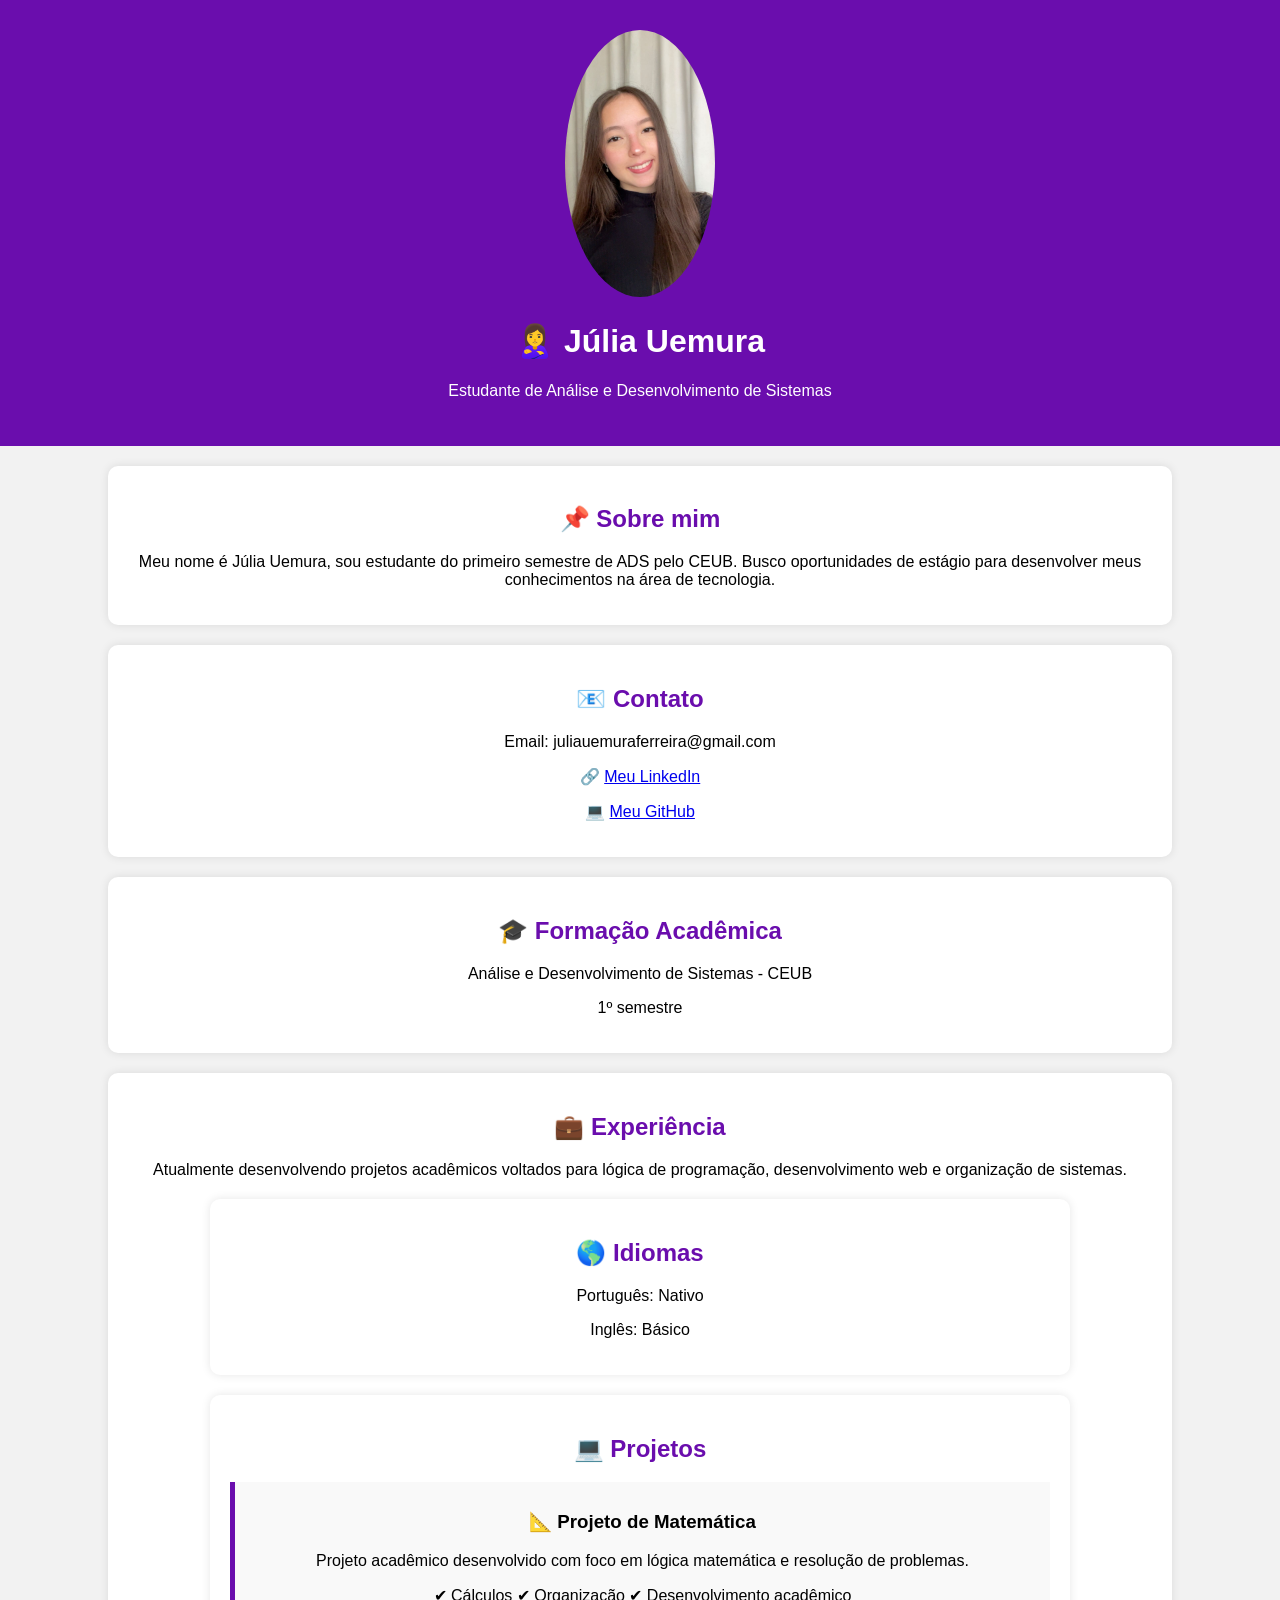
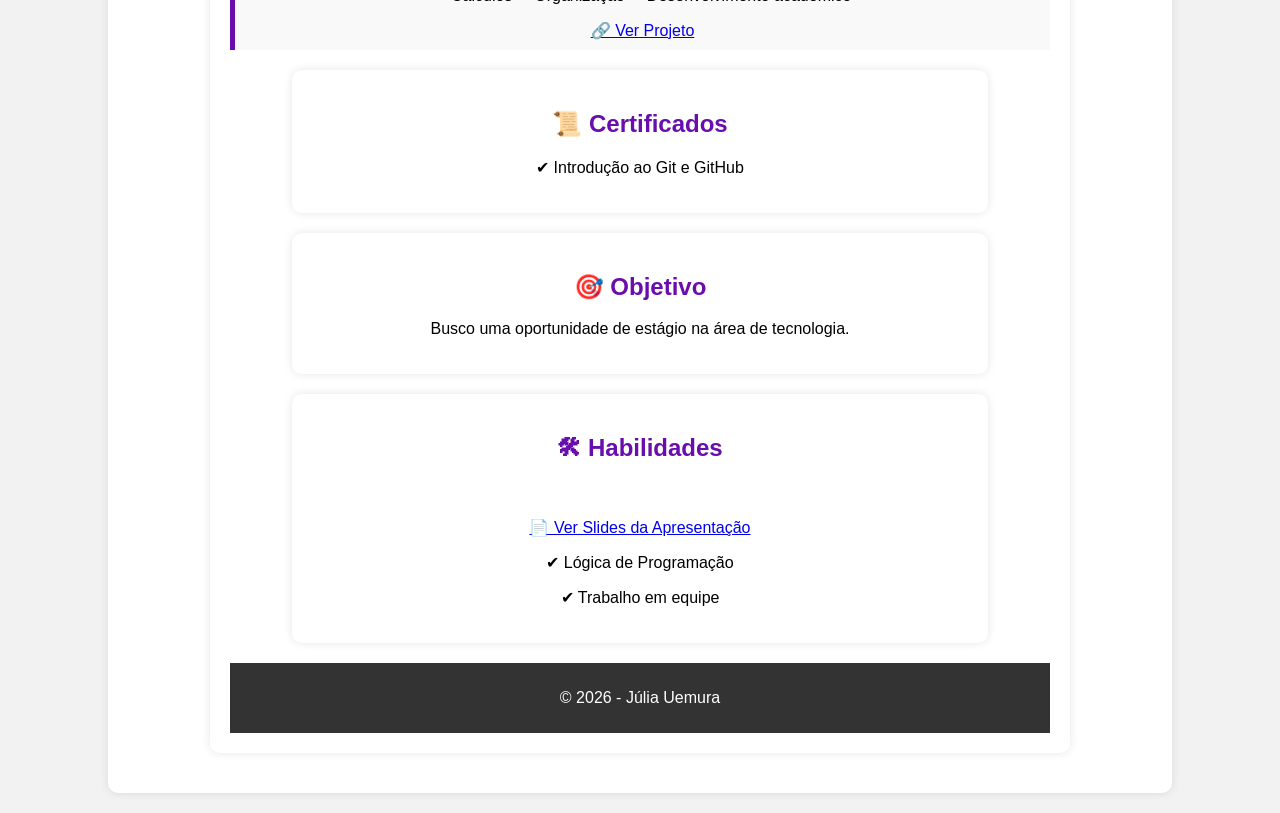
==== index.html @ 8d1dbdac "corrige portfólio" ====
<!DOCTYPE html>
<html lang="pt-br">

<head>
  <meta charset="UTF-8">
  <title>Júlia Uemura | Portfólio</title>
  <link rel="stylesheet" href="style.css">
</head>

<body>

<header>
    <img src="assets/imagens/foto.jpeg" width="150" style="border-radius: 50%;">
  <h1>🙎‍♀️ Júlia Uemura</h1>
  <p>Estudante de Análise e Desenvolvimento de Sistemas</p>
</header>

<section class="card">
  <h2>📌 Sobre mim</h2>
  <p>
    Meu nome é Júlia Uemura, sou estudante do primeiro semestre de ADS pelo CEUB.
    Busco oportunidades de estágio para desenvolver meus conhecimentos na área de tecnologia.
  </p>
</section>

<section class="card">
  <h2>📧 Contato</h2>
  <p>Email: juliauemuraferreira@gmail.com</p>

  <p>
    🔗 <a href="https://www.linkedin.com/in/julia-uemura-ferreira-4722093b4/" target="_blank">
      Meu LinkedIn
    </a>
    <p>
  💻 <a href="https://github.com/julia-uemura" target="_blank">
    Meu GitHub
  </a>
</p>
  </p>
</section>

<section class="card">
  <h2>🎓 Formação Acadêmica</h2>
  <p>Análise e Desenvolvimento de Sistemas - CEUB</p>
  <p>1º semestre</p>
</section>

<section class="card">
  <h2>💼 Experiência</h2>
  <p>
Atualmente desenvolvendo projetos acadêmicos voltados para lógica de programação,
desenvolvimento web e organização de sistemas.
</p>
<section class="card">
  <h2>🌎 Idiomas</h2>
  <p>Português: Nativo</p>
  <p>Inglês: Básico</p>
</section>

<section class="card">
  <h2>💻 Projetos</h2>
<div class="projeto">
  <h3>📐 Projeto de Matemática</h3>

  <p>
    Projeto acadêmico desenvolvido com foco em lógica matemática e resolução de problemas.
  </p>

  <p>
    ✔ Cálculos ✔ Organização ✔ Desenvolvimento acadêmico
  </p>

  <a href="https://docs.google.com/document/d/1O96y1N_l8qCbM-KMxA9VhMgRS79G3TOA9RYczIxkxUY/edit?usp=sharing" target="_blank">
    🔗 Ver Projeto
  </a>
</div>
<section class="card">
  <h2>📜 Certificados</h2>

  <p>✔ Introdução ao Git e GitHub</p>
</section>

<section class="card">
  <h2>🎯 Objetivo</h2>
  <p>Busco uma oportunidade de estágio na área de tecnologia.</p>
</section>
<section class="card">
  <h2>🛠 Habilidades</h2>
  <br><br>

<a href="https://canva.link/5v4hm3sx4myej0y" target="_blank">
  📄 Ver Slides da Apresentação
</a>

  <p>✔ Lógica de Programação</p>
  <p>✔ Trabalho em equipe</p>
</section>

<footer>
  <p>© 2026 - Júlia Uemura</p>
</footer>

</body>
</html>
---- style.css ----
body {
  font-family: Arial;
  background: #f2f2f2;
  margin: 0;
  text-align: center;
}

header {
  background: #6a0dad;
  color: white;
  padding: 30px;
}

.card {
  background: white;
  margin: 20px auto;
  padding: 20px;
  width: 80%;
  border-radius: 10px;
  box-shadow: 0 0 10px rgba(0,0,0,0.1);
}

h2 {
  color: #6a0dad;
}

.projeto {
  background: #f9f9f9;
  padding: 10px;
  border-left: 5px solid #6a0dad;
  margin-top: 10px;
}

footer {
  margin-top: 20px;
  padding: 10px;
  background: #333;
  color: white;
}
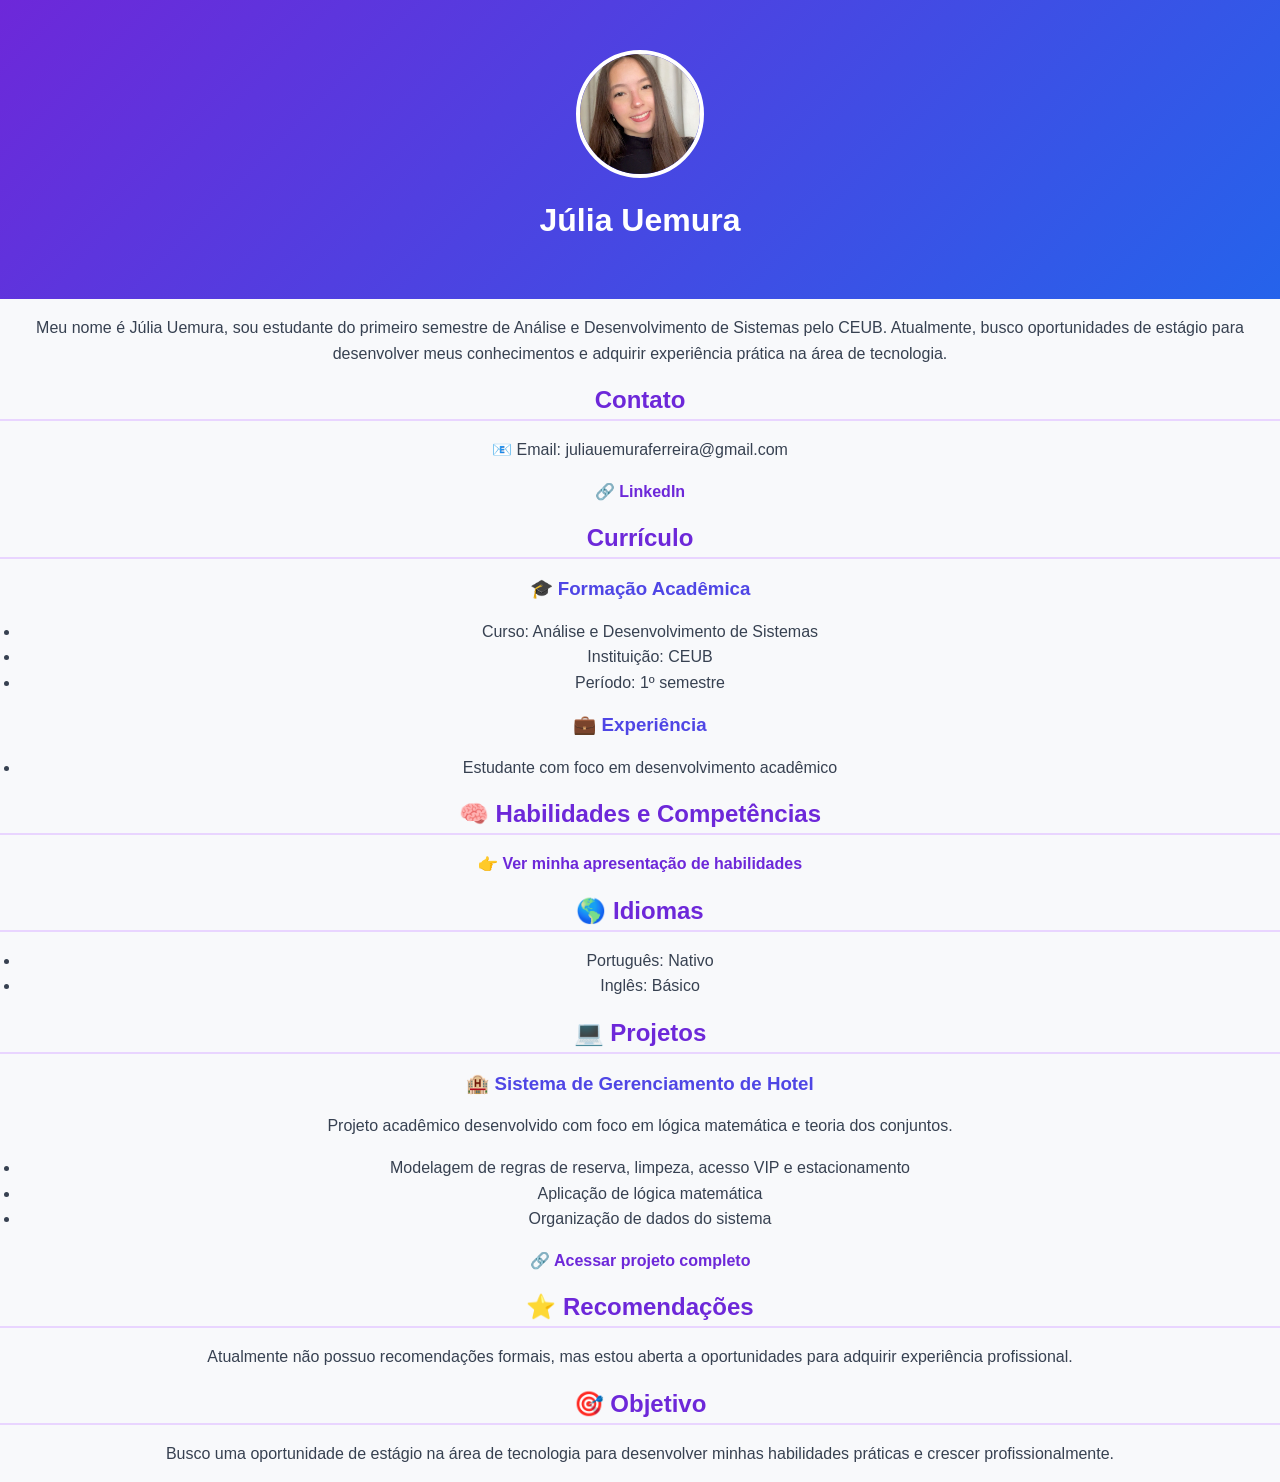
==== commit dfb36a93: "Corrigindo estrutura duplicada do projeto" ====
--- a/index.html
+++ b/index.html
@@ -1,104 +1,89 @@
 <!DOCTYPE html>
 <html lang="pt-br">
-
 <head>
+  <head>
   <meta charset="UTF-8">
-  <title>Júlia Uemura | Portfólio</title>
+  <title>Portfólio</title>
   <link rel="stylesheet" href="style.css">
 </head>
 
 <body>
-
-<header>
-    <img src="assets/imagens/foto.jpeg" width="150" style="border-radius: 50%;">
-  <h1>🙎‍♀️ Júlia Uemura</h1>
-  <p>Estudante de Análise e Desenvolvimento de Sistemas</p>
+    <header>
+  <img src="assets/foto.jpeg">
+  <h1>Júlia Uemura</h1>
 </header>
 
-<section class="card">
-  <h2>📌 Sobre mim</h2>
-  <p>
-    Meu nome é Júlia Uemura, sou estudante do primeiro semestre de ADS pelo CEUB.
-    Busco oportunidades de estágio para desenvolver meus conhecimentos na área de tecnologia.
-  </p>
-</section>
-
-<section class="card">
-  <h2>📧 Contato</h2>
-  <p>Email: juliauemuraferreira@gmail.com</p>
+  
 
   <p>
-    🔗 <a href="https://www.linkedin.com/in/julia-uemura-ferreira-4722093b4/" target="_blank">
-      Meu LinkedIn
+    Meu nome é Júlia Uemura, sou estudante do primeiro semestre de Análise e Desenvolvimento de Sistemas pelo CEUB.  
+    Atualmente, busco oportunidades de estágio para desenvolver meus conhecimentos e adquirir experiência prática na área de tecnologia.
+  </p>
+
+  <h2>Contato</h2>
+  <p>📧 Email: juliauemuraferreira@gmail.com</p>
+  <p>
+    🔗 <a href="https://www.linkedin.com/in/julia-uemura-ferreira-4722093b4" target="_blank">
+      LinkedIn
     </a>
-    <p>
-  💻 <a href="https://github.com/julia-uemura" target="_blank">
-    Meu GitHub
-  </a>
-</p>
   </p>
-</section>
 
-<section class="card">
-  <h2>🎓 Formação Acadêmica</h2>
-  <p>Análise e Desenvolvimento de Sistemas - CEUB</p>
-  <p>1º semestre</p>
-</section>
+  <h2>Currículo</h2>
 
-<section class="card">
-  <h2>💼 Experiência</h2>
+  <h3>🎓 Formação Acadêmica</h3>
+  <ul>
+    <li>Curso: Análise e Desenvolvimento de Sistemas</li>
+    <li>Instituição: CEUB</li>
+    <li>Período: 1º semestre</li>
+  </ul>
+
+  <h3>💼 Experiência</h3>
+  <ul>
+    <li>Estudante com foco em desenvolvimento acadêmico</li>
+  </ul>
+
+  <h2>🧠 Habilidades e Competências</h2>
   <p>
-Atualmente desenvolvendo projetos acadêmicos voltados para lógica de programação,
-desenvolvimento web e organização de sistemas.
-</p>
-<section class="card">
+    👉 <a href="https://canva.link/5v4hm3sx4myej0y" target="_blank">
+      Ver minha apresentação de habilidades
+    </a>
+  </p>
+
   <h2>🌎 Idiomas</h2>
-  <p>Português: Nativo</p>
-  <p>Inglês: Básico</p>
-</section>
+  <ul>
+    <li>Português: Nativo</li>
+    <li>Inglês: Básico</li>
+  </ul>
 
-<section class="card">
   <h2>💻 Projetos</h2>
-<div class="projeto">
-  <h3>📐 Projeto de Matemática</h3>
+
+  <h3>🏨 Sistema de Gerenciamento de Hotel</h3>
 
   <p>
-    Projeto acadêmico desenvolvido com foco em lógica matemática e resolução de problemas.
+    Projeto acadêmico desenvolvido com foco em lógica matemática e teoria dos conjuntos.
   </p>
 
+  <ul>
+    <li>Modelagem de regras de reserva, limpeza, acesso VIP e estacionamento</li>
+    <li>Aplicação de lógica matemática</li>
+    <li>Organização de dados do sistema</li>
+  </ul>
+
   <p>
-    ✔ Cálculos ✔ Organização ✔ Desenvolvimento acadêmico
+    🔗 <a href="https://docs.google.com/document/d/1O96y1N_l8qCbM-KMxA9VhMgRS79G3TOA9RYczIxkxUY/edit?usp=sharing" target="_blank">
+      Acessar projeto completo
+    </a>
   </p>
 
-  <a href="https://docs.google.com/document/d/1O96y1N_l8qCbM-KMxA9VhMgRS79G3TOA9RYczIxkxUY/edit?usp=sharing" target="_blank">
-    🔗 Ver Projeto
-  </a>
-</div>
-<section class="card">
-  <h2>📜 Certificados</h2>
+  <h2>⭐ Recomendações</h2>
+  <p>
+    Atualmente não possuo recomendações formais, mas estou aberta a oportunidades para adquirir experiência profissional.
+  </p>
 
-  <p>✔ Introdução ao Git e GitHub</p>
-</section>
-
-<section class="card">
   <h2>🎯 Objetivo</h2>
-  <p>Busco uma oportunidade de estágio na área de tecnologia.</p>
-</section>
-<section class="card">
-  <h2>🛠 Habilidades</h2>
-  <br><br>
-
-<a href="https://canva.link/5v4hm3sx4myej0y" target="_blank">
-  📄 Ver Slides da Apresentação
-</a>
-
-  <p>✔ Lógica de Programação</p>
-  <p>✔ Trabalho em equipe</p>
-</section>
-
-<footer>
-  <p>© 2026 - Júlia Uemura</p>
-</footer>
+  <p>
+    Busco uma oportunidade de estágio na área de tecnologia para desenvolver minhas habilidades práticas e crescer profissionalmente.
+  </p>
 
 </body>
-</html>
+</html>
--- a/style.css
+++ b/style.css
@@ -1,39 +1,82 @@
 body {
-  font-family: Arial;
-  background: #f2f2f2;
+  font-family: Arial, sans-serif;
   margin: 0;
-  text-align: center;
+  background: #f8f9fb;
+  color: #1f2937;
+  text-align: center; /* CENTRALIZA TEXTO GLOBAL */
 }
 
+/* CABEÇALHO */
 header {
-  background: #6a0dad;
+  padding: 50px 20px;
+  background: linear-gradient(135deg, #6d28d9, #2563eb);
   color: white;
-  padding: 30px;
 }
 
-.card {
+/* FOTO CENTRALIZADA */
+header img {
+  width: 140px;
+  height: 140px;
+  border-radius: 50%;
+  border: 4px solid white;
+  object-fit: cover;
+  margin-bottom: 10px;
+}
+
+/* SEÇÕES */
+section {
   background: white;
   margin: 20px auto;
-  padding: 20px;
-  width: 80%;
-  border-radius: 10px;
-  box-shadow: 0 0 10px rgba(0,0,0,0.1);
+  padding: 25px;
+  width: 85%;
+  max-width: 850px;
+  border-radius: 12px;
+  box-shadow: 0 4px 12px rgba(0,0,0,0.08);
+  border-left: 6px solid #6d28d9;
+  text-align: left; /* conteúdo das caixas alinhado à esquerda */
+}
+
+/* TÍTULOS */
+h1 {
+  margin: 10px 0;
 }
 
 h2 {
-  color: #6a0dad;
+  color: #6d28d9;
+  margin-bottom: 15px;
+  border-bottom: 2px solid #e9d5ff;
+  padding-bottom: 5px;
 }
 
-.projeto {
-  background: #f9f9f9;
-  padding: 10px;
-  border-left: 5px solid #6a0dad;
-  margin-top: 10px;
+h3 {
+  color: #4f46e5;
 }
 
-footer {
-  margin-top: 20px;
-  padding: 10px;
-  background: #333;
-  color: white;
-}+/* TEXTO */
+p, li {
+  line-height: 1.6;
+  color: #374151;
+}
+
+/* LINKS */
+a {
+  color: #6d28d9;
+  font-weight: bold;
+  text-decoration: none;
+}
+
+a:hover {
+  color: #2563eb;
+  text-decoration: underline;
+}
+
+/* LISTAS */
+ul {
+  padding-left: 20px;
+}
+header img {
+  width: 120px;
+  height: 120px;
+  object-fit: cover;
+  border-radius: 50%;
+}
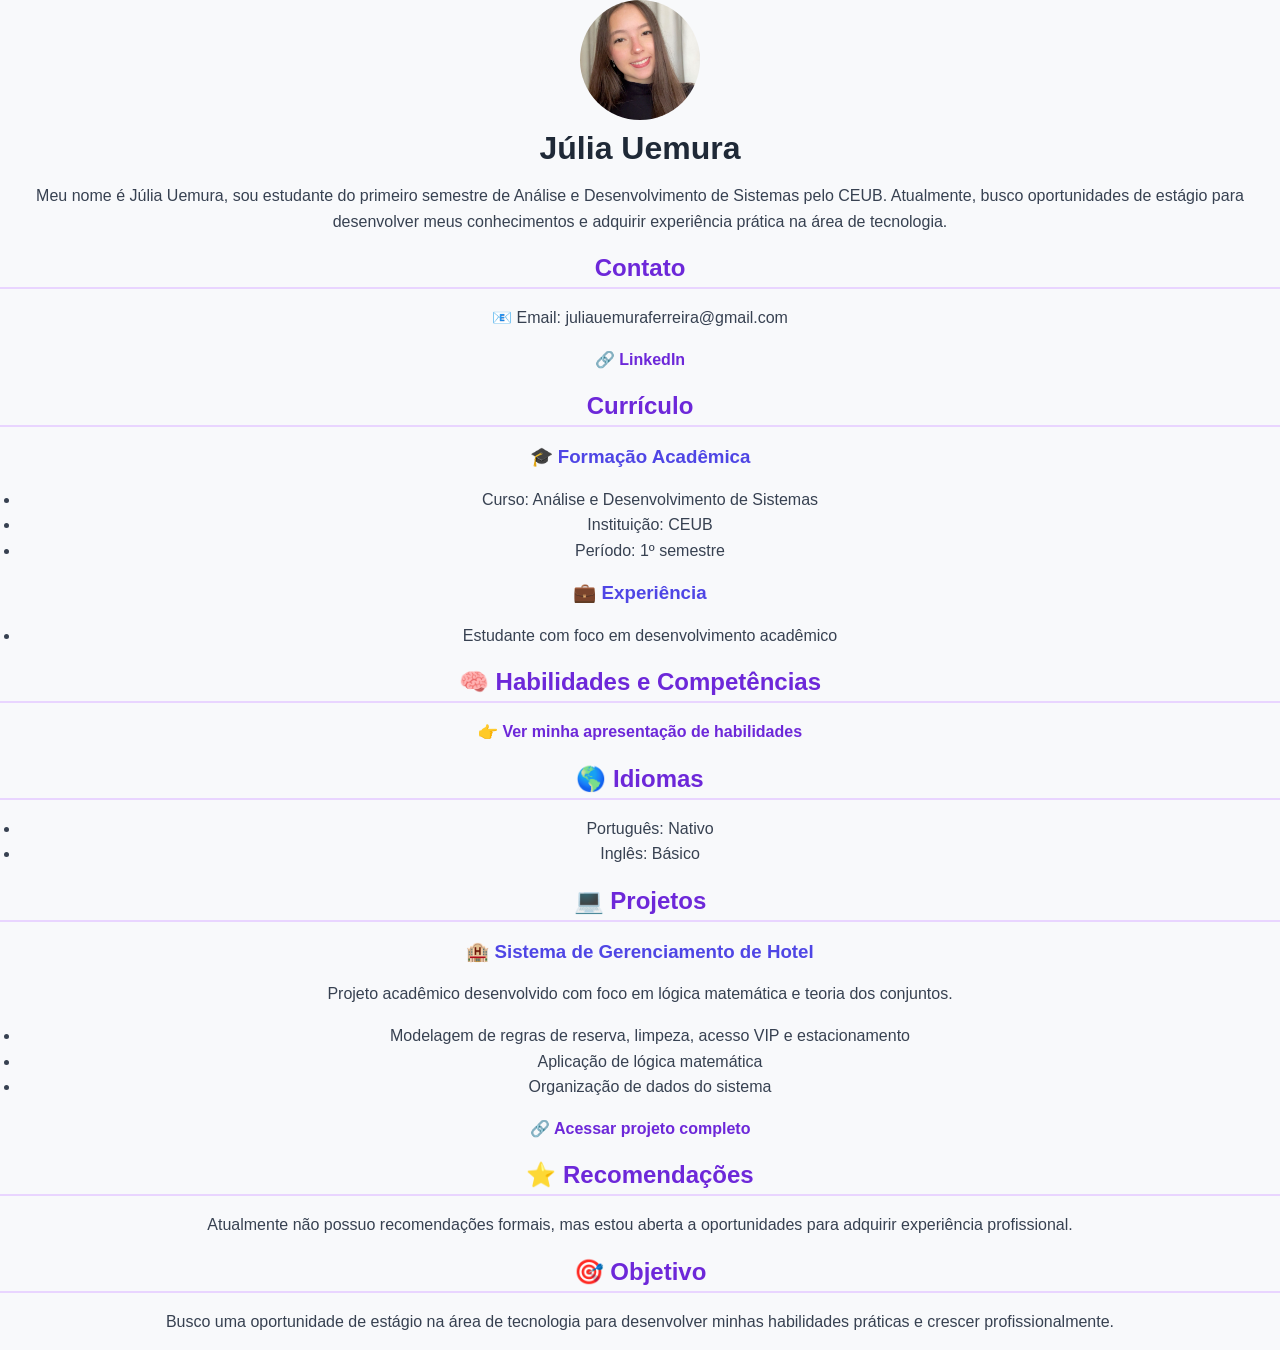
==== commit aa558237: "Atualizando HTML" ====
--- a/index.html
+++ b/index.html
@@ -8,8 +8,9 @@
 </head>
 
 <body>
-    <header>
+    <div class="perfil">
   <img src="assets/foto.jpeg">
+</div>
   <h1>Júlia Uemura</h1>
 </header>
 
--- a/style.css
+++ b/style.css
@@ -13,15 +13,6 @@
   color: white;
 }
 
-/* FOTO CENTRALIZADA */
-header img {
-  width: 140px;
-  height: 140px;
-  border-radius: 50%;
-  border: 4px solid white;
-  object-fit: cover;
-  margin-bottom: 10px;
-}
 
 /* SEÇÕES */
 section {
@@ -74,9 +65,12 @@
 ul {
   padding-left: 20px;
 }
-header img {
+.perfil img {
   width: 120px;
   height: 120px;
   object-fit: cover;
   border-radius: 50%;
+  display: block;
+  margin: 0 auto;
 }
+
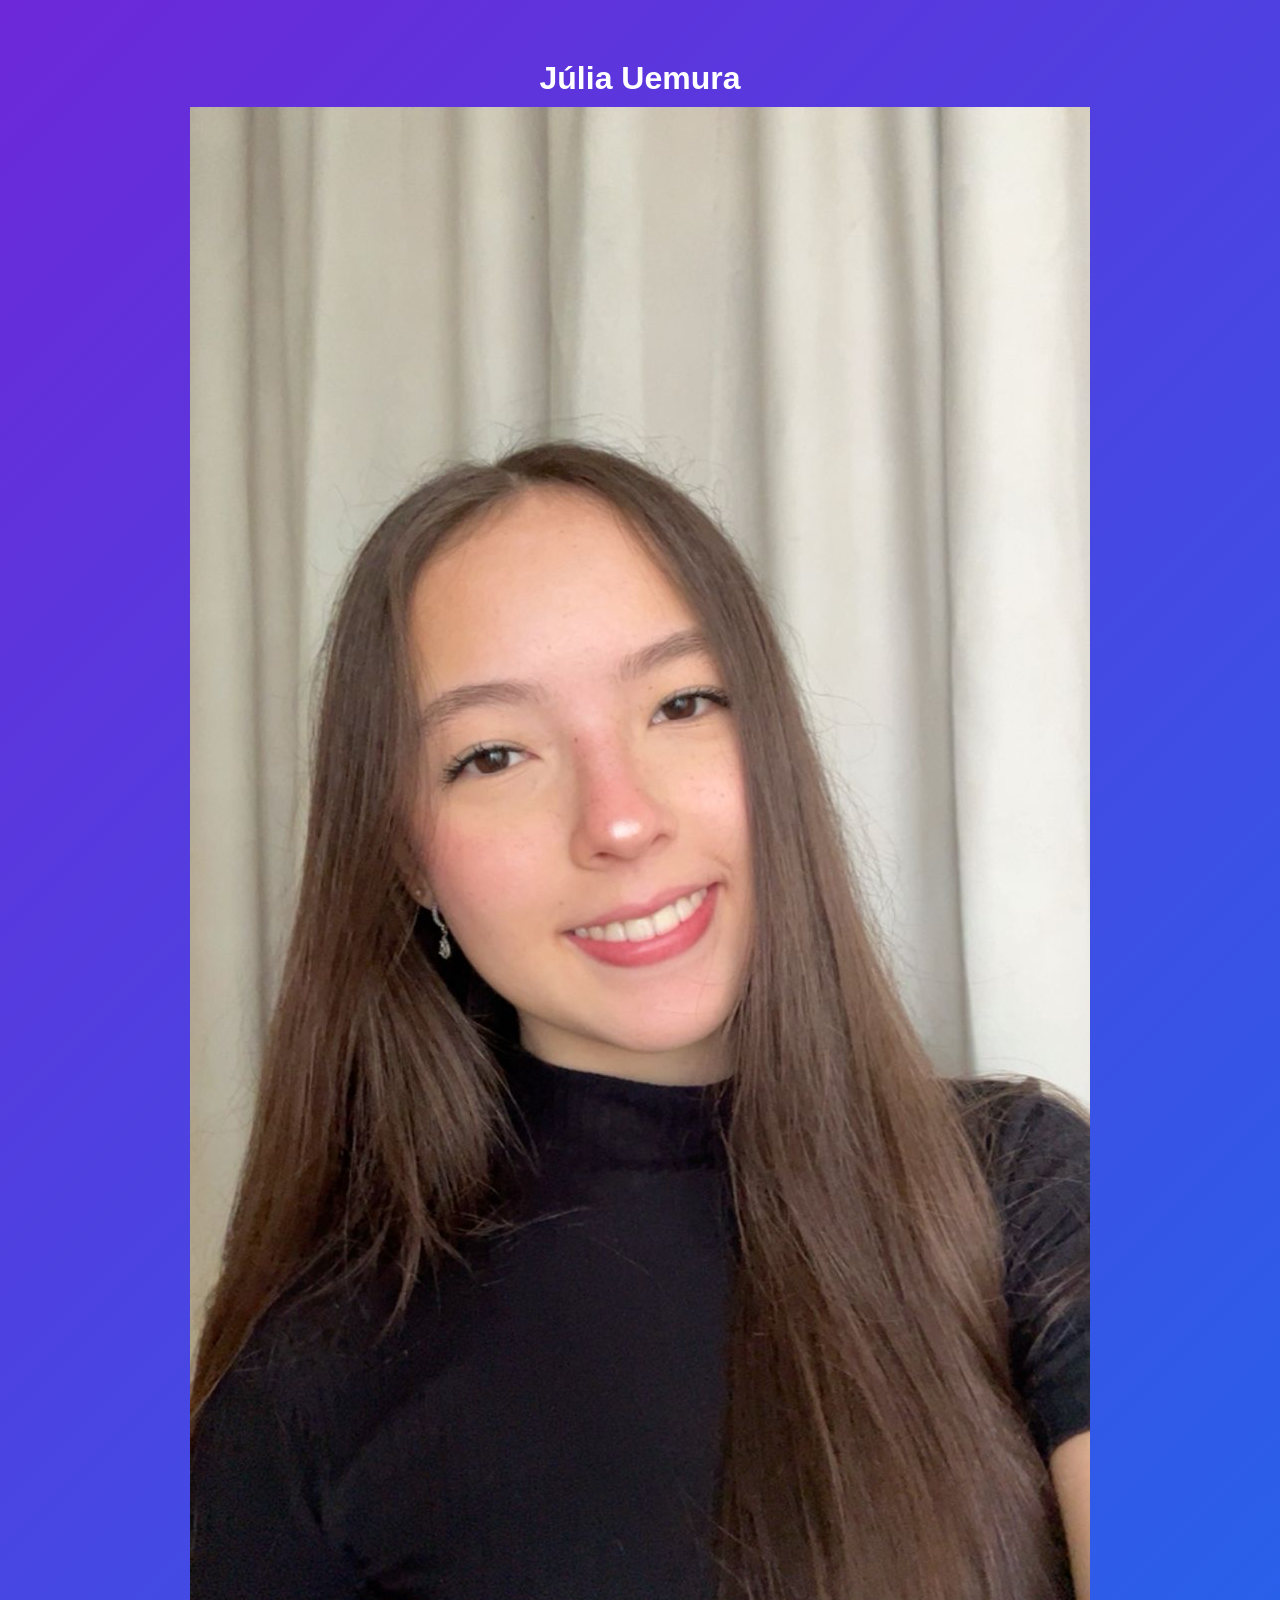
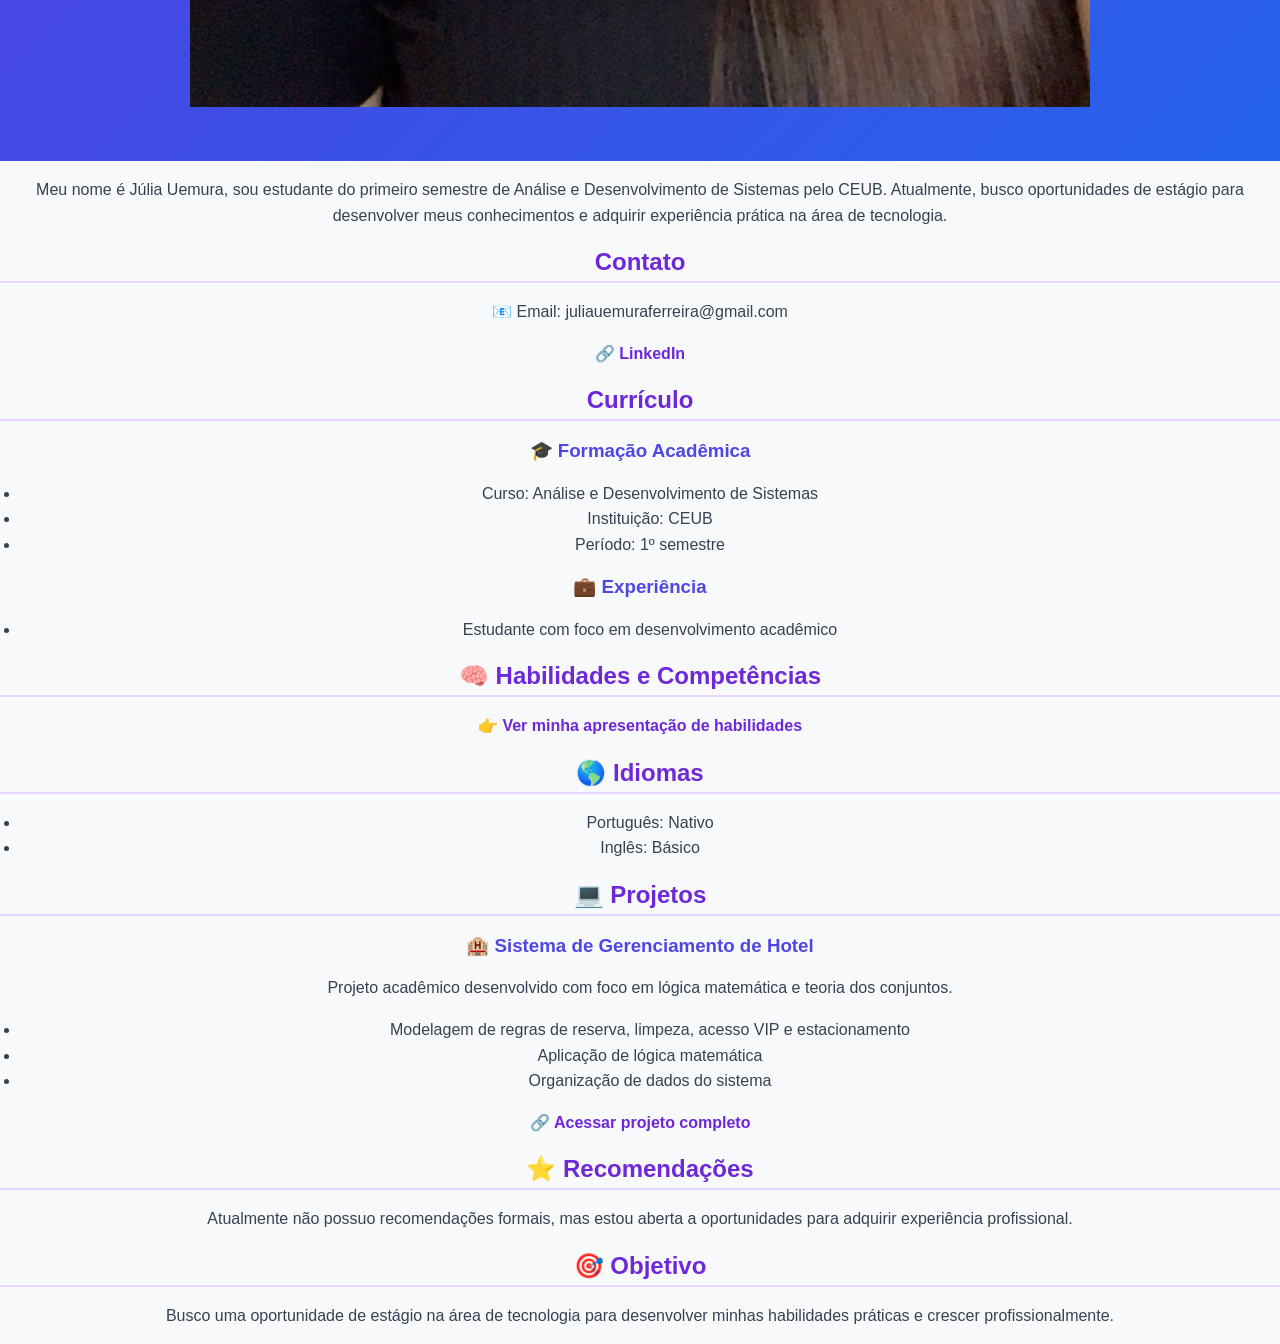
==== commit 2403520c: "Corrigindo estrutura do HTML" ====
--- a/index.html
+++ b/index.html
@@ -1,20 +1,17 @@
 <!DOCTYPE html>
 <html lang="pt-br">
 <head>
-  <head>
   <meta charset="UTF-8">
   <title>Portfólio</title>
   <link rel="stylesheet" href="style.css">
 </head>
 
 <body>
-    <div class="perfil">
-  <img src="assets/foto.jpeg">
-</div>
-  <h1>Júlia Uemura</h1>
-</header>
 
-  
+  <header>
+    <h1>Júlia Uemura</h1>
+    <img src="assets/foto.jpeg" alt="foto">
+  </header>
 
   <p>
     Meu nome é Júlia Uemura, sou estudante do primeiro semestre de Análise e Desenvolvimento de Sistemas pelo CEUB.  
@@ -23,6 +20,7 @@
 
   <h2>Contato</h2>
   <p>📧 Email: juliauemuraferreira@gmail.com</p>
+
   <p>
     🔗 <a href="https://www.linkedin.com/in/julia-uemura-ferreira-4722093b4" target="_blank">
       LinkedIn
@@ -44,6 +42,7 @@
   </ul>
 
   <h2>🧠 Habilidades e Competências</h2>
+
   <p>
     👉 <a href="https://canva.link/5v4hm3sx4myej0y" target="_blank">
       Ver minha apresentação de habilidades
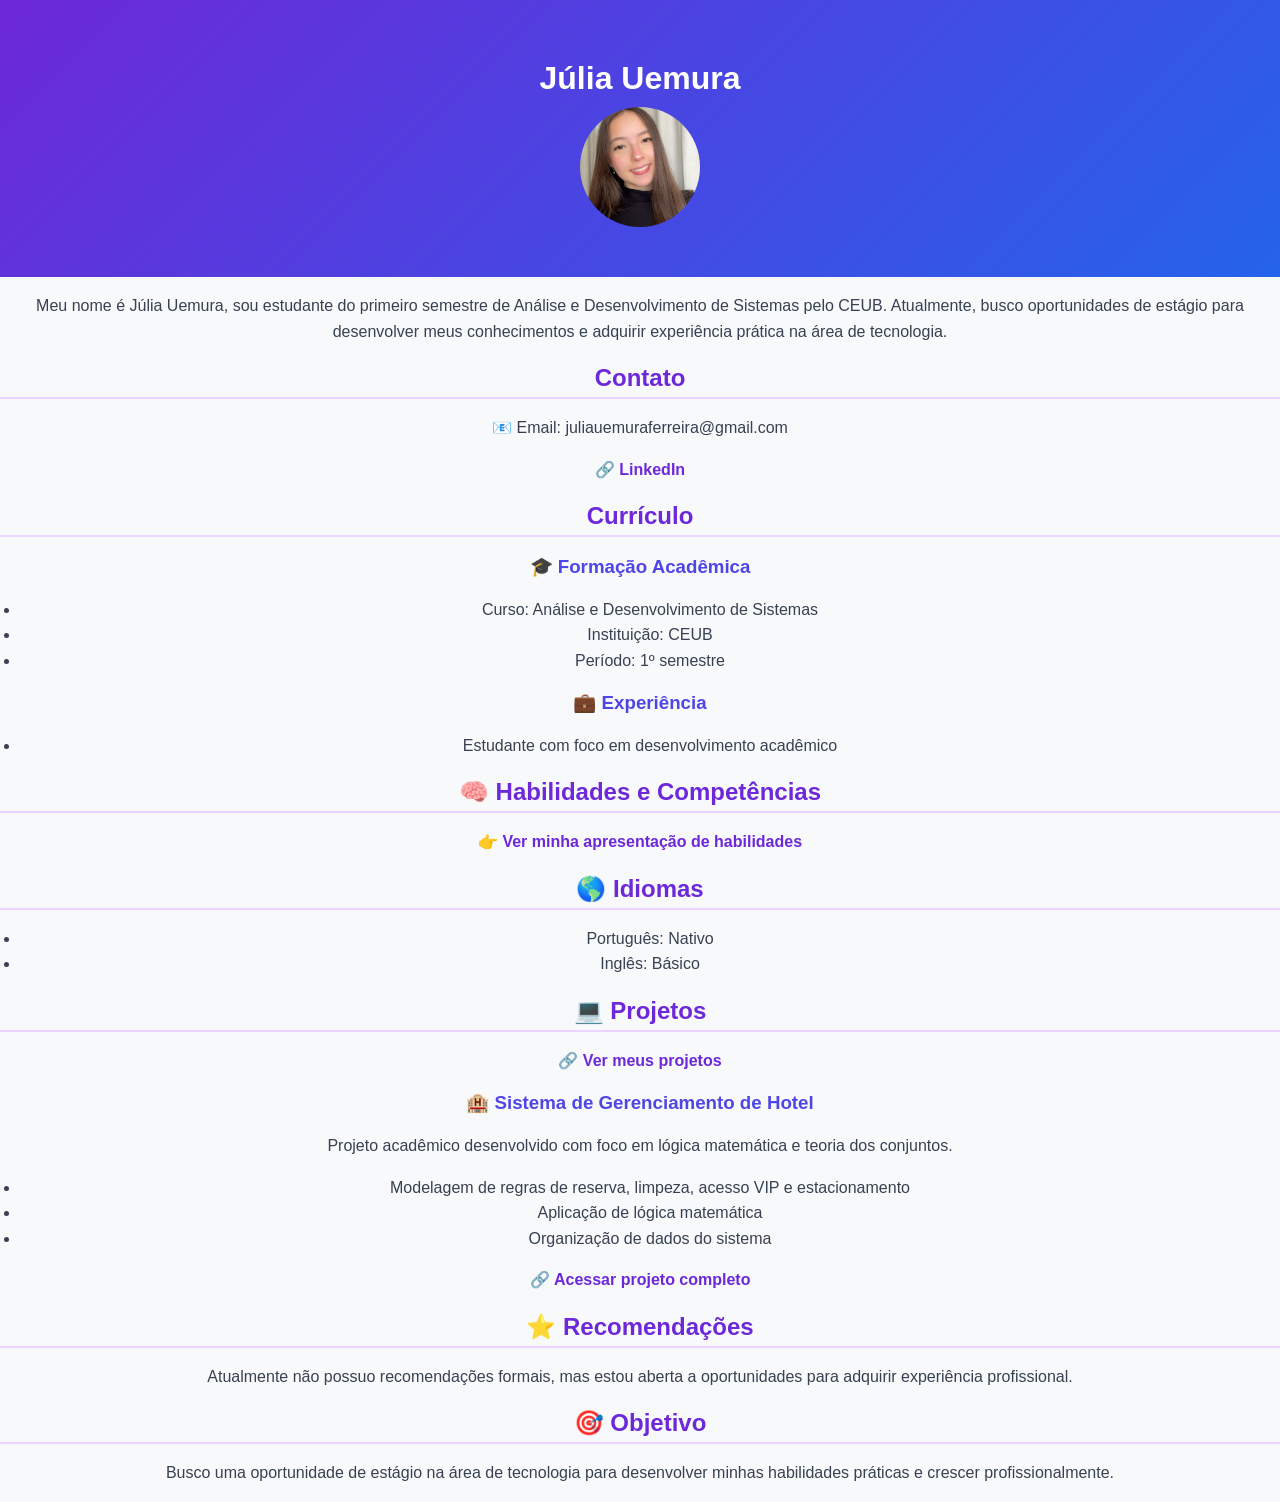
==== commit fdb43b70: "Atualizando projeto" ====
--- a/index.html
+++ b/index.html
@@ -56,6 +56,11 @@
   </ul>
 
   <h2>💻 Projetos</h2>
+  <p>
+  🔗 <a href="projetos.html">
+    Ver meus projetos
+  </a>
+</p>
 
   <h3>🏨 Sistema de Gerenciamento de Hotel</h3>
 
--- a/style.css
+++ b/style.css
@@ -65,12 +65,13 @@
 ul {
   padding-left: 20px;
 }
-.perfil img {
-  width: 120px;
-  height: 120px;
-  object-fit: cover;
-  border-radius: 50%;
-  display: block;
-  margin: 0 auto;
+header img {
+  width: 120px !important;
+  height: 120px !important;
+  max-width: 120px !important;
+  max-height: 120px !important;
+  object-fit: cover !important;
+  border-radius: 50% !important;
+  display: block !important;
+  margin: 0 auto !important;
 }
-
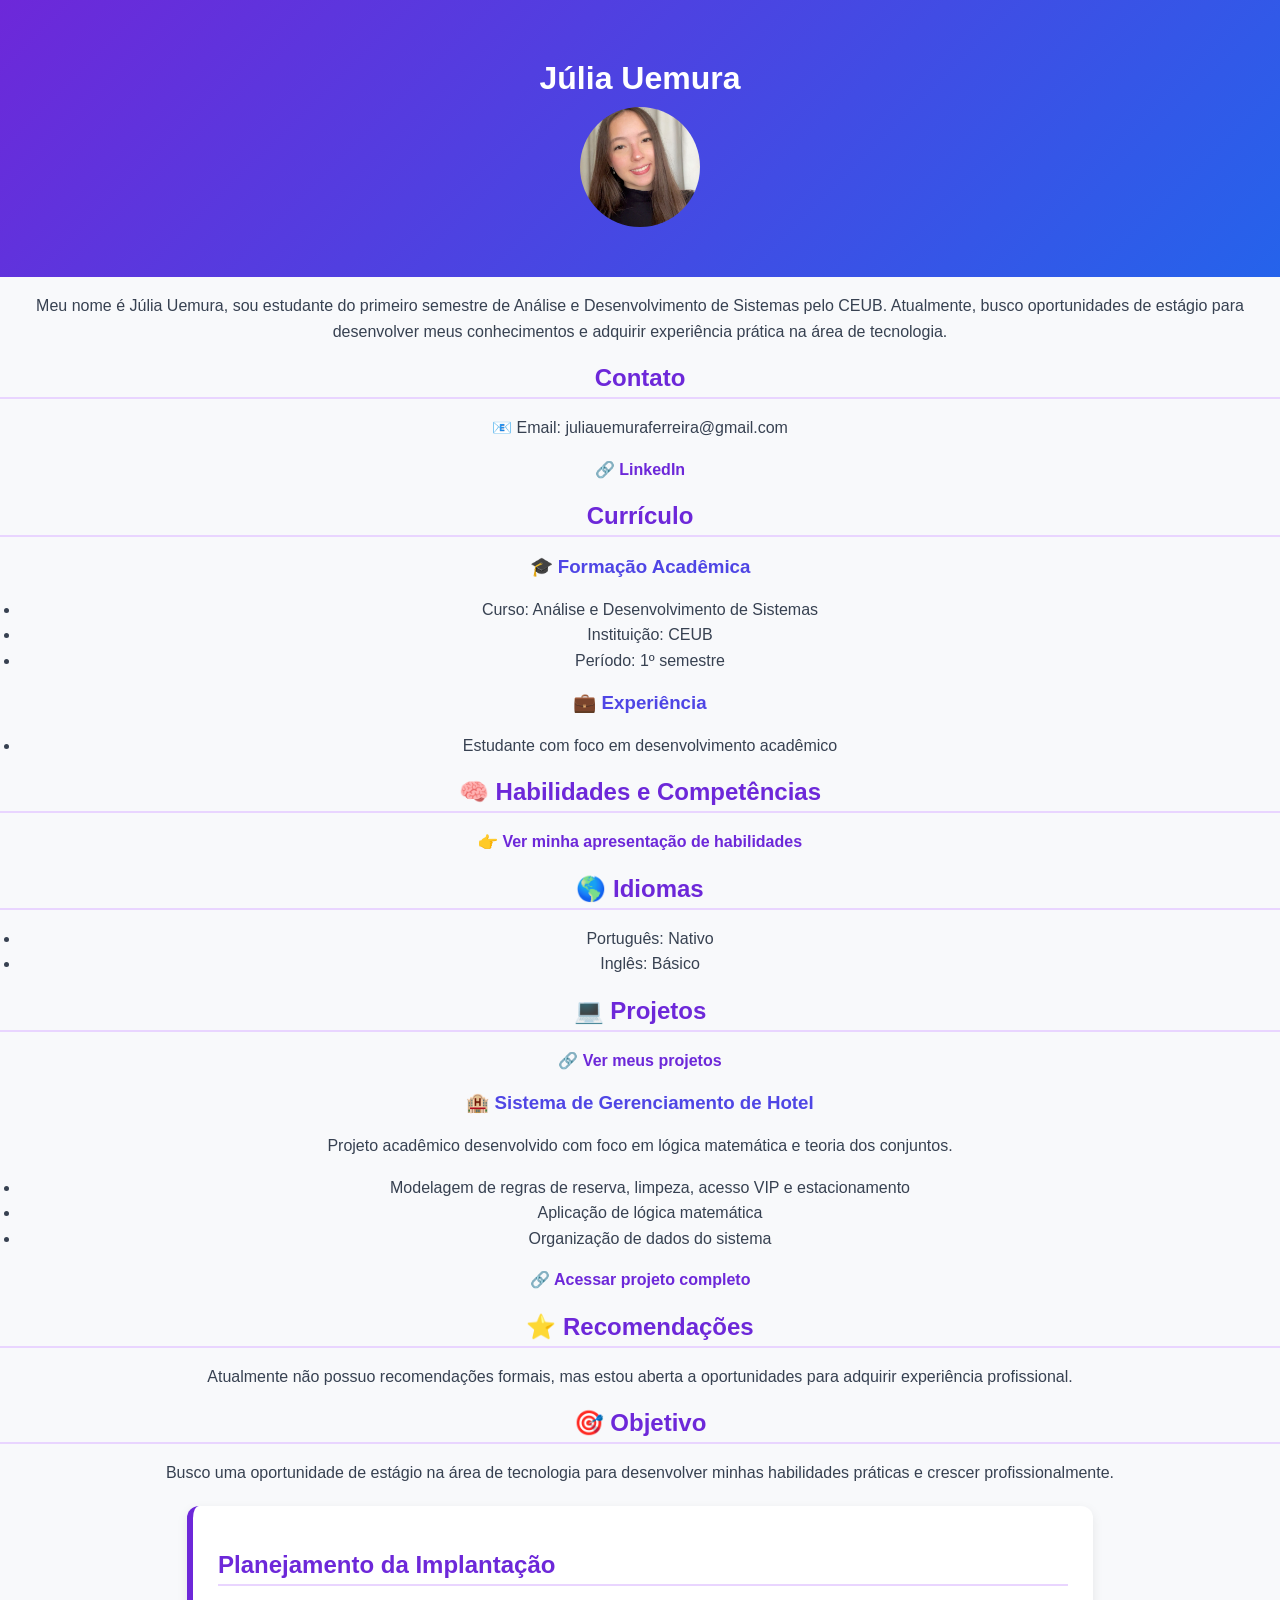
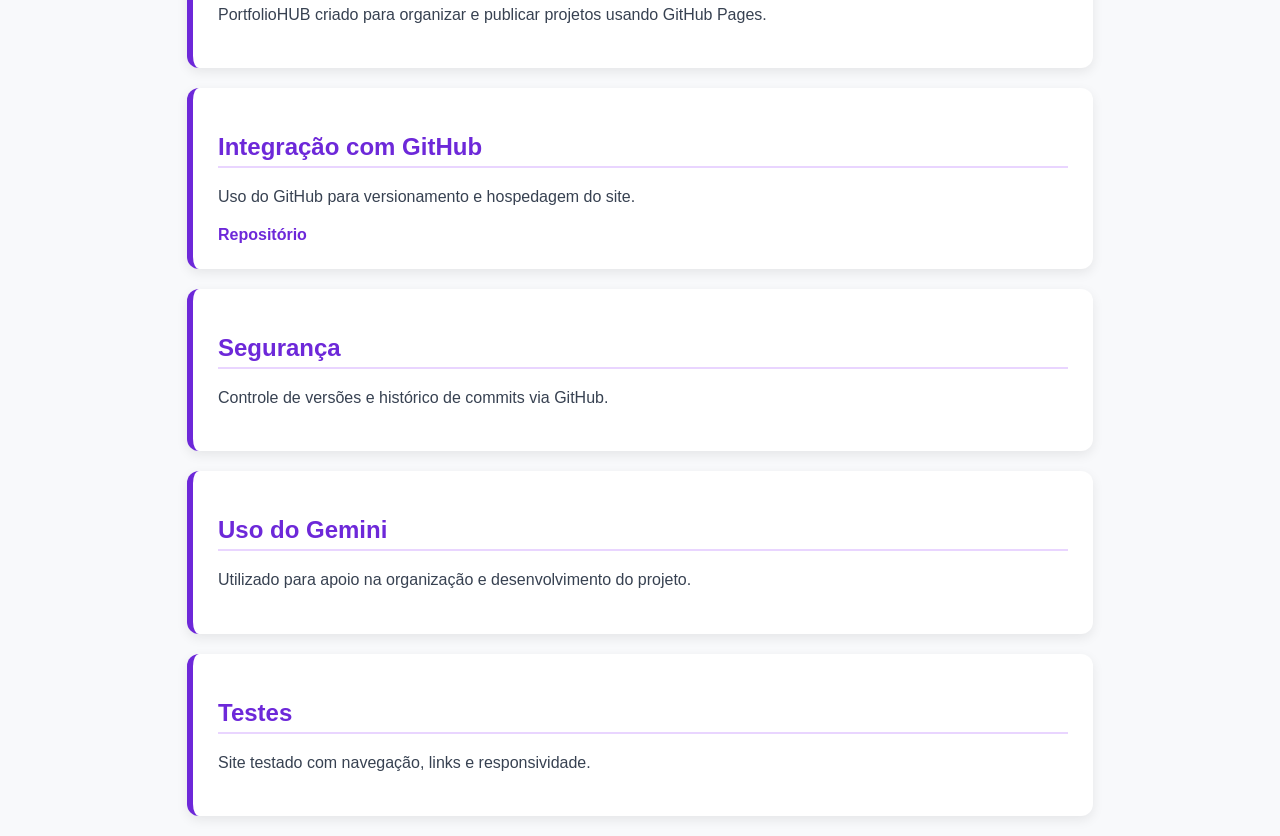
==== commit 412fcef2: "Update index.html" ====
--- a/index.html
+++ b/index.html
@@ -89,6 +89,33 @@
   <p>
     Busco uma oportunidade de estágio na área de tecnologia para desenvolver minhas habilidades práticas e crescer profissionalmente.
   </p>
+<section id="planejamento">
+  <h2>Planejamento da Implantação</h2>
+  <p>PortfolioHUB criado para organizar e publicar projetos usando GitHub Pages.</p>
+</section>
+
+<section id="github">
+  <h2>Integração com GitHub</h2>
+  <p>Uso do GitHub para versionamento e hospedagem do site.</p>
+  <a href="https://github.com/julia-uemura/juliauemuraportfolio.github.io" target="_blank">
+    Repositório
+  </a>
+</section>
+
+<section id="seguranca">
+  <h2>Segurança</h2>
+  <p>Controle de versões e histórico de commits via GitHub.</p>
+</section>
+
+<section id="gemini">
+  <h2>Uso do Gemini</h2>
+  <p>Utilizado para apoio na organização e desenvolvimento do projeto.</p>
+</section>
+
+<section id="testes">
+  <h2>Testes</h2>
+  <p>Site testado com navegação, links e responsividade.</p>
+</section>
 
 </body>
-</html>+</html>
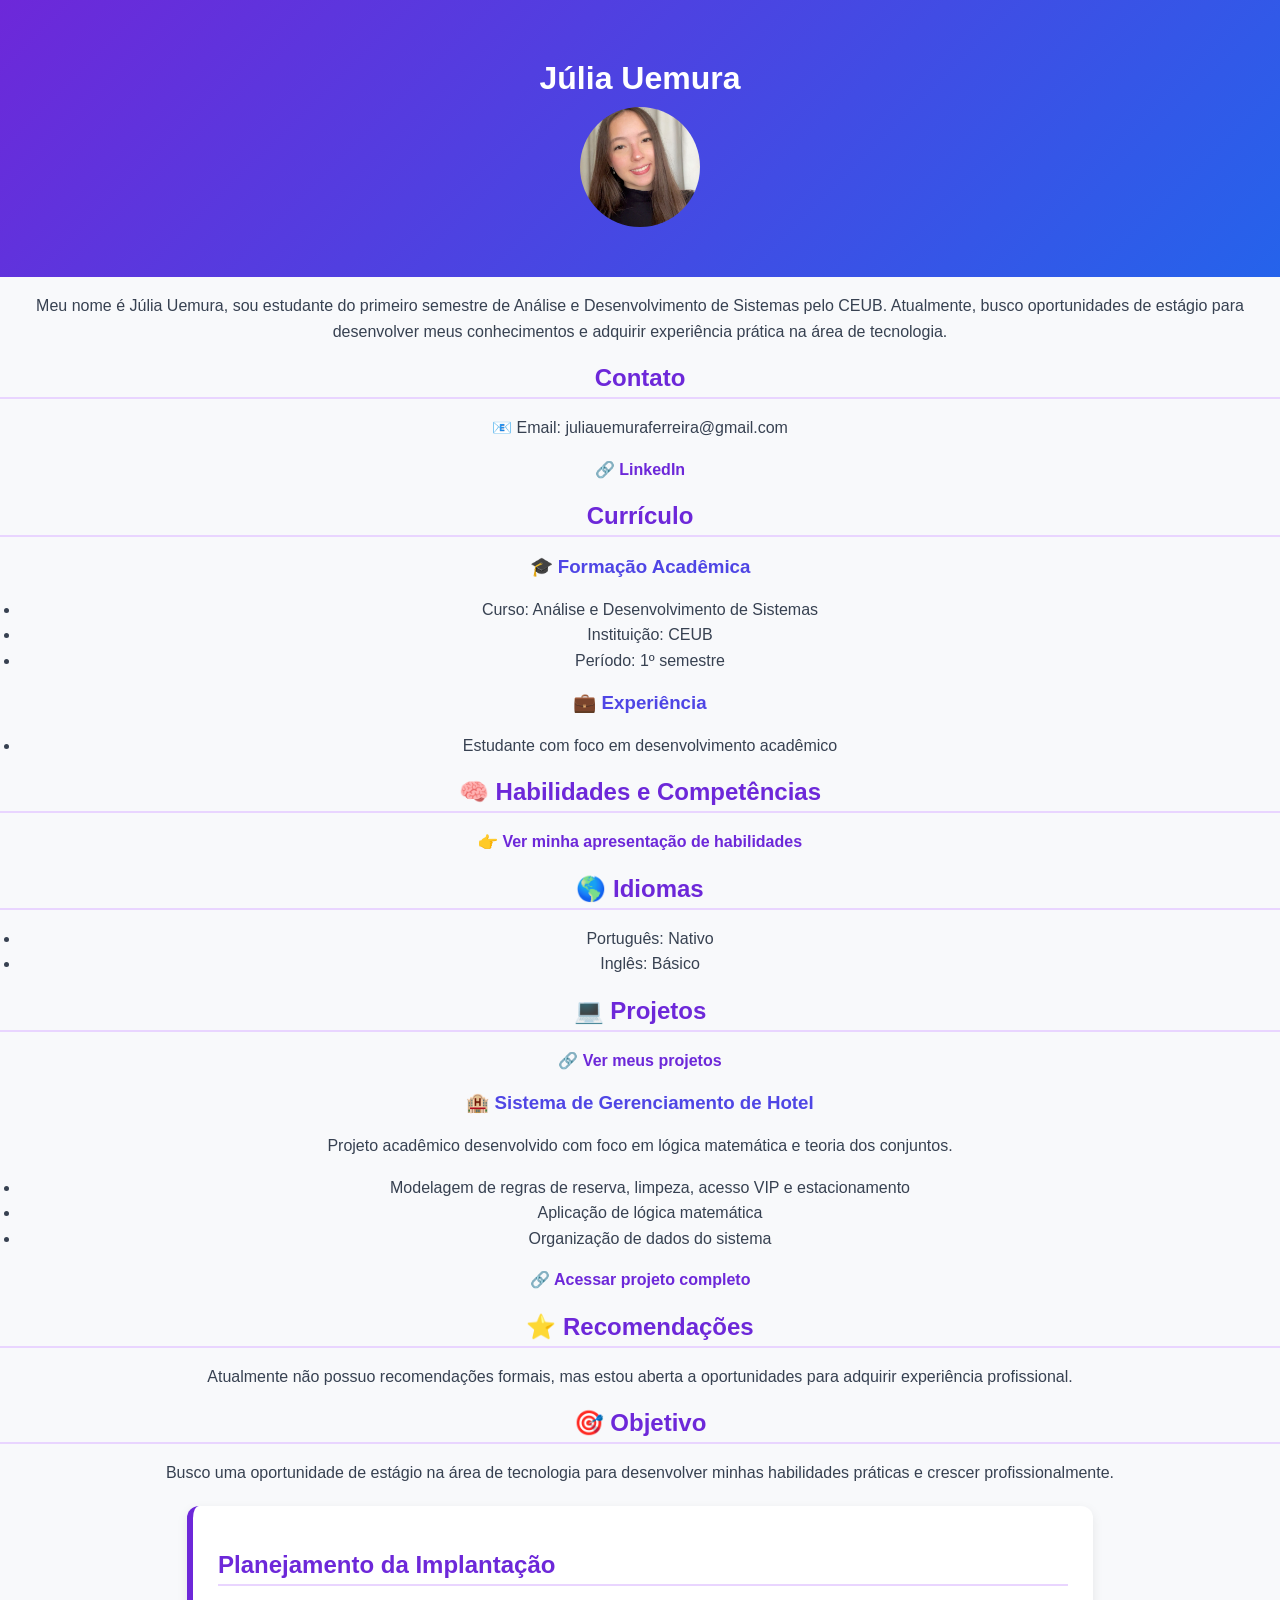
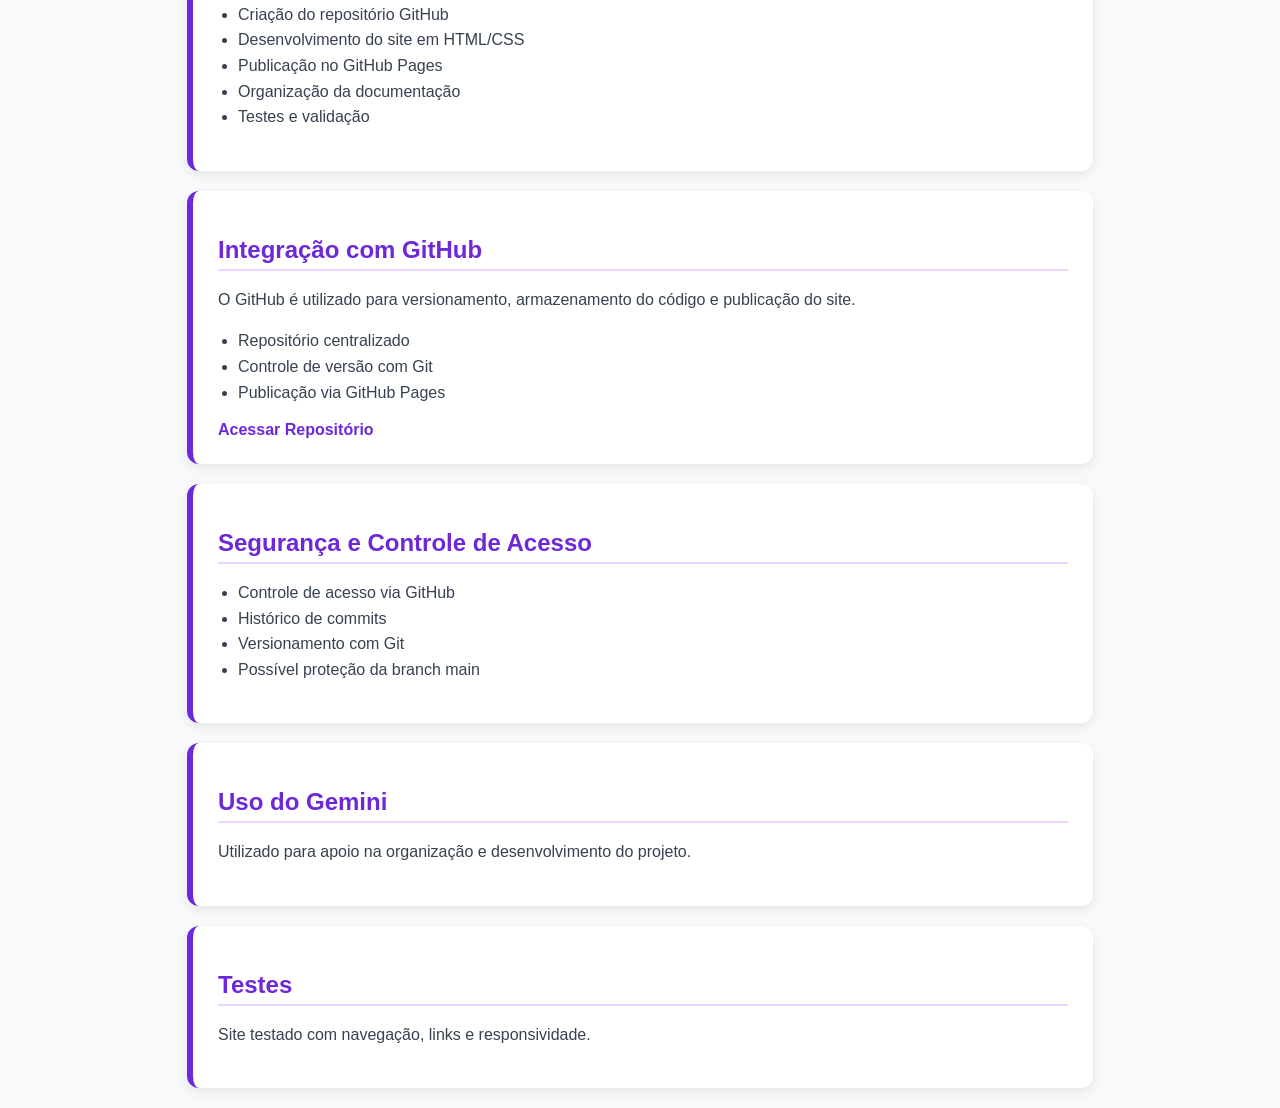
==== commit a2e38192: "Update index.html" ====
--- a/index.html
+++ b/index.html
@@ -91,20 +91,43 @@
   </p>
 <section id="planejamento">
   <h2>Planejamento da Implantação</h2>
-  <p>PortfolioHUB criado para organizar e publicar projetos usando GitHub Pages.</p>
+
+  <ul>
+    <li>Criação do repositório GitHub</li>
+    <li>Desenvolvimento do site em HTML/CSS</li>
+    <li>Publicação no GitHub Pages</li>
+    <li>Organização da documentação</li>
+    <li>Testes e validação</li>
+  </ul>
 </section>
 
 <section id="github">
   <h2>Integração com GitHub</h2>
-  <p>Uso do GitHub para versionamento e hospedagem do site.</p>
+
+  <p>
+    O GitHub é utilizado para versionamento, armazenamento do código e publicação do site.
+  </p>
+
+  <ul>
+    <li>Repositório centralizado</li>
+    <li>Controle de versão com Git</li>
+    <li>Publicação via GitHub Pages</li>
+  </ul>
+
   <a href="https://github.com/julia-uemura/juliauemuraportfolio.github.io" target="_blank">
-    Repositório
+    Acessar Repositório
   </a>
 </section>
 
 <section id="seguranca">
-  <h2>Segurança</h2>
-  <p>Controle de versões e histórico de commits via GitHub.</p>
+  <h2>Segurança e Controle de Acesso</h2>
+
+  <ul>
+    <li>Controle de acesso via GitHub</li>
+    <li>Histórico de commits</li>
+    <li>Versionamento com Git</li>
+    <li>Possível proteção da branch main</li>
+  </ul>
 </section>
 
 <section id="gemini">
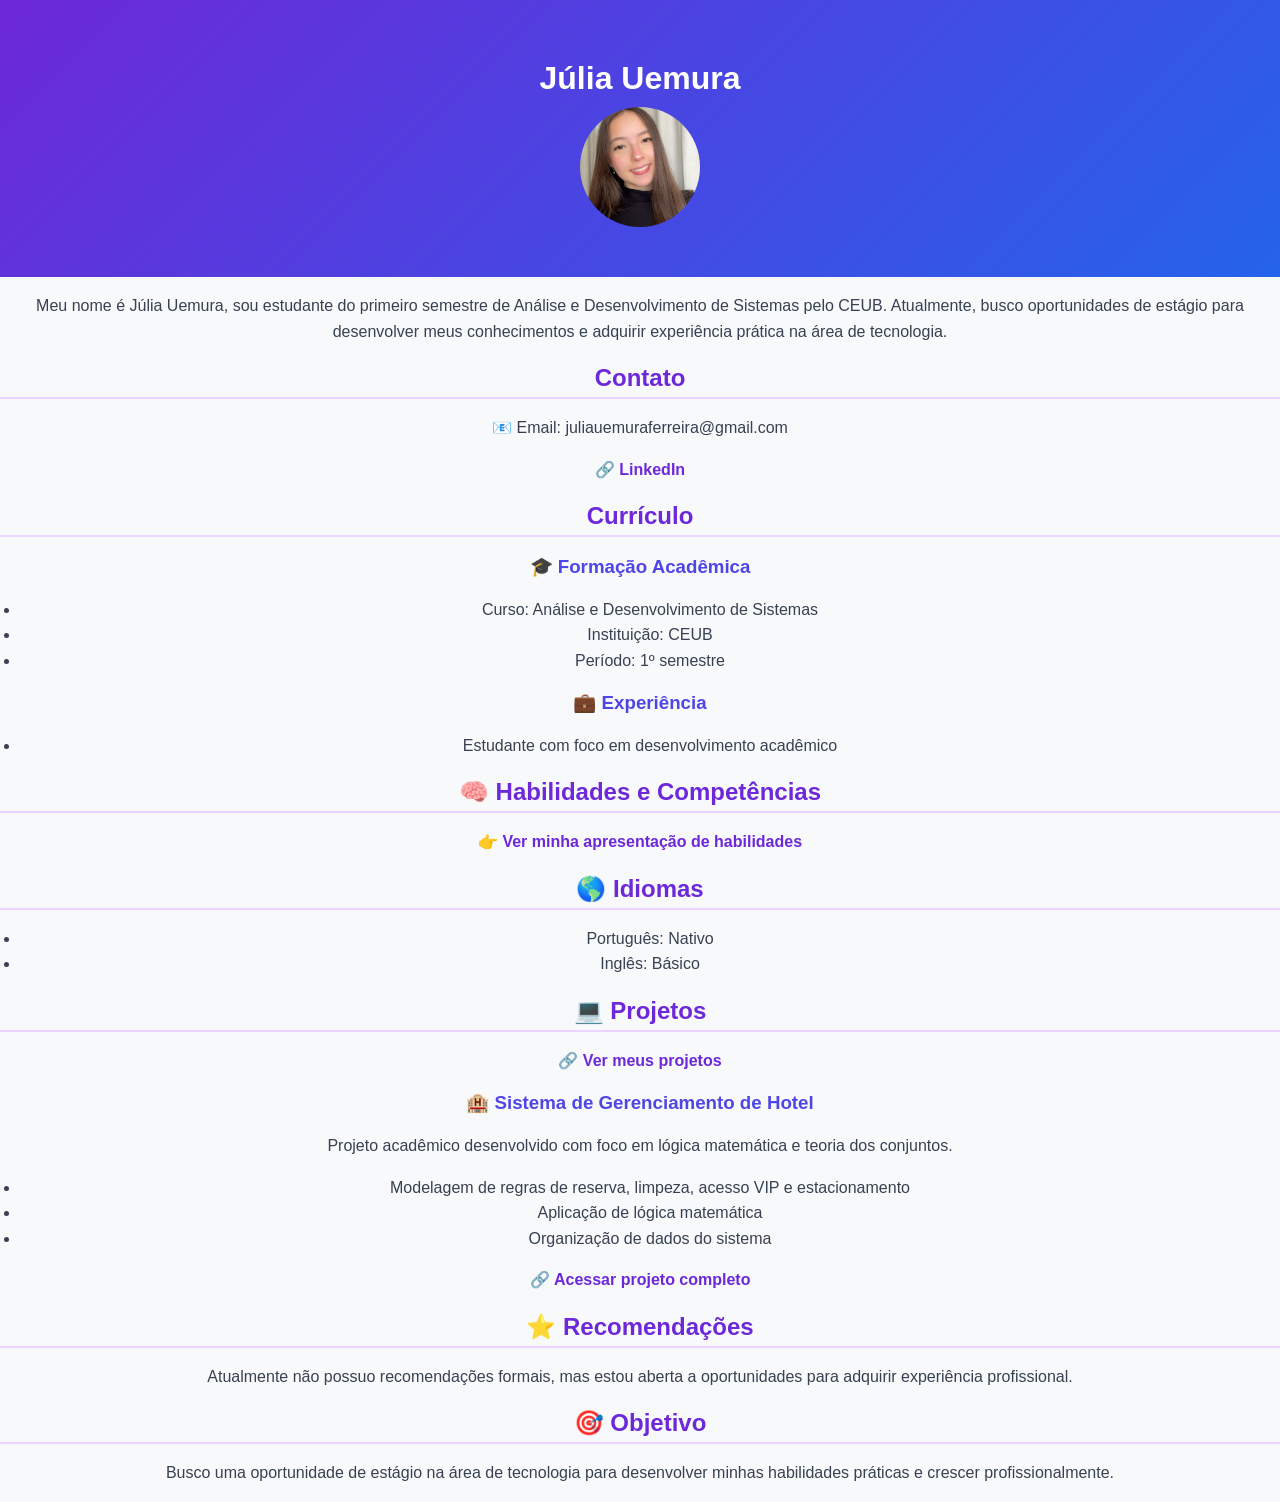
==== commit 946d3c9b: "Update index.html" ====
--- a/index.html
+++ b/index.html
@@ -89,56 +89,6 @@
   <p>
     Busco uma oportunidade de estágio na área de tecnologia para desenvolver minhas habilidades práticas e crescer profissionalmente.
   </p>
-<section id="planejamento">
-  <h2>Planejamento da Implantação</h2>
-
-  <ul>
-    <li>Criação do repositório GitHub</li>
-    <li>Desenvolvimento do site em HTML/CSS</li>
-    <li>Publicação no GitHub Pages</li>
-    <li>Organização da documentação</li>
-    <li>Testes e validação</li>
-  </ul>
-</section>
-
-<section id="github">
-  <h2>Integração com GitHub</h2>
-
-  <p>
-    O GitHub é utilizado para versionamento, armazenamento do código e publicação do site.
-  </p>
-
-  <ul>
-    <li>Repositório centralizado</li>
-    <li>Controle de versão com Git</li>
-    <li>Publicação via GitHub Pages</li>
-  </ul>
-
-  <a href="https://github.com/julia-uemura/juliauemuraportfolio.github.io" target="_blank">
-    Acessar Repositório
-  </a>
-</section>
-
-<section id="seguranca">
-  <h2>Segurança e Controle de Acesso</h2>
-
-  <ul>
-    <li>Controle de acesso via GitHub</li>
-    <li>Histórico de commits</li>
-    <li>Versionamento com Git</li>
-    <li>Possível proteção da branch main</li>
-  </ul>
-</section>
-
-<section id="gemini">
-  <h2>Uso do Gemini</h2>
-  <p>Utilizado para apoio na organização e desenvolvimento do projeto.</p>
-</section>
-
-<section id="testes">
-  <h2>Testes</h2>
-  <p>Site testado com navegação, links e responsividade.</p>
-</section>
 
 </body>
 </html>
